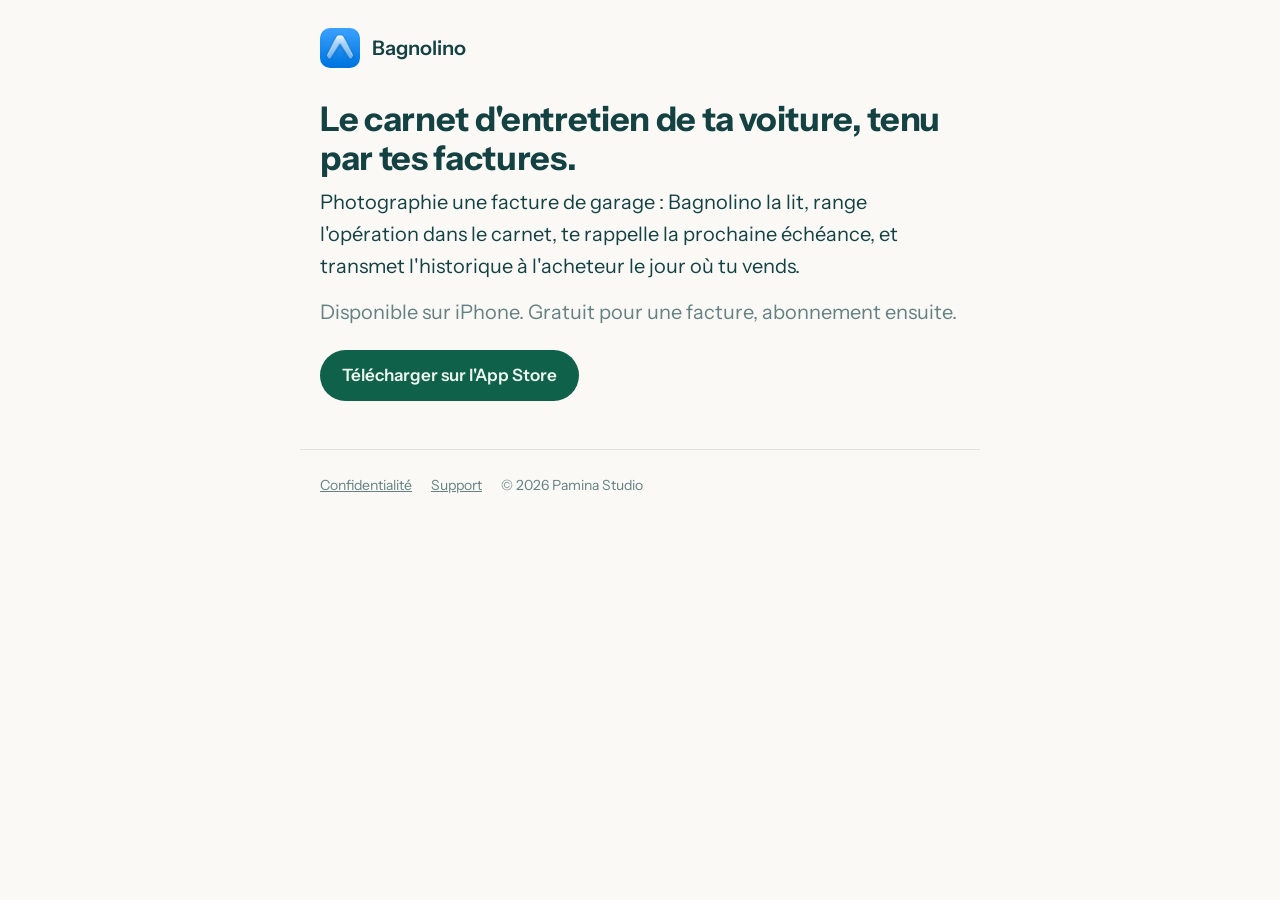
==== index.html @ 9523bfd0 "Site public : accueil, politique de confidentialité, support Co-Authored-By: Claude Fable 5.1 <norep" ====
<!doctype html>
<html lang="fr">
<head>
  <meta charset="utf-8">
  <meta name="viewport" content="width=device-width, initial-scale=1">
  <title>Bagnolino — le carnet d'entretien de ta voiture</title>
  <meta name="description" content="Bagnolino lit tes factures de garage et tient le carnet d'entretien de ta voiture. Historique prouvé, rappels, transmission à l'acheteur.">
  <link rel="icon" href="/favicon.png">
  <link rel="apple-touch-icon" href="/apple-touch-icon.png">
  <link rel="preconnect" href="https://fonts.googleapis.com">
  <link href="https://fonts.googleapis.com/css2?family=Instrument+Sans:wght@400;500;600&display=swap" rel="stylesheet">
  <link rel="stylesheet" href="/style.css">
</head>
<body>
  <header>
    <img src="/apple-touch-icon.png" alt="">
    <a href="/">Bagnolino</a>
  </header>
  <main class="hero">
    <h1>Le carnet d'entretien de ta voiture, tenu par tes factures.</h1>
    <p>Photographie une facture de garage : Bagnolino la lit, range l'opération dans le carnet, te rappelle la prochaine échéance, et transmet l'historique à l'acheteur le jour où tu vends.</p>
    <p class="muted">Disponible sur iPhone. Gratuit pour une facture, abonnement ensuite.</p>
    <!-- Remplacer par l'URL App Store dès que l'app a son identifiant. -->
    <a class="store" href="https://apps.apple.com/fr/app/bagnolino/id0000000000">Télécharger sur l'App Store</a>
  </main>
  <footer>
    <a href="/confidentialite/">Confidentialité</a>
    <a href="/support/">Support</a>
    <span>© 2026 Pamina Studio</span>
  </footer>
</body>
</html>
---- style.css ----
:root {
  --canvas: #faf9f6; --surface: #ffffff; --text: #144243; --text-2: #144243a6;
  --border: #1442431f; --brand: #0f6249; --brand-soft: #dcebdf; --terre: #ac4029;
}
* { box-sizing: border-box; }
html { -webkit-text-size-adjust: 100%; }
body {
  margin: 0; background: var(--canvas); color: var(--text);
  font: 17px/1.6 "Instrument Sans", -apple-system, "Segoe UI", sans-serif;
}
header, main, footer { max-width: 680px; margin: 0 auto; padding: 0 20px; }
header { display: flex; align-items: center; gap: 12px; padding-top: 28px; }
header img { width: 40px; height: 40px; border-radius: 10px; }
header a { color: inherit; text-decoration: none; font-weight: 600; font-size: 20px; }
main { padding-top: 32px; padding-bottom: 48px; }
h1 { font-size: 34px; line-height: 1.15; margin: 0 0 8px; letter-spacing: -0.01em; }
h2 { font-size: 22px; margin: 40px 0 12px; }
p, li { margin: 0 0 14px; }
a { color: var(--brand); }
.muted { color: var(--text-2); }
.note {
  background: var(--brand-soft); border-radius: 12px; padding: 14px 18px; margin: 20px 0;
}
.attention { border-left: 4px solid var(--terre); padding-left: 16px; }
table { border-collapse: collapse; width: 100%; margin: 16px 0; font-size: 15px; }
th, td { text-align: left; vertical-align: top; padding: 10px 8px; border-bottom: 1px solid var(--border); }
th { color: var(--text-2); font-weight: 500; }
ul { padding-left: 22px; }
footer { padding: 24px 20px 48px; border-top: 1px solid var(--border); font-size: 14px; color: var(--text-2); }
footer a { color: inherit; margin-right: 16px; }
.hero p { font-size: 20px; }
.store { display: inline-block; margin-top: 8px; padding: 12px 22px; border-radius: 999px;
  background: var(--brand); color: #eef6ef; text-decoration: none; font-weight: 600; }
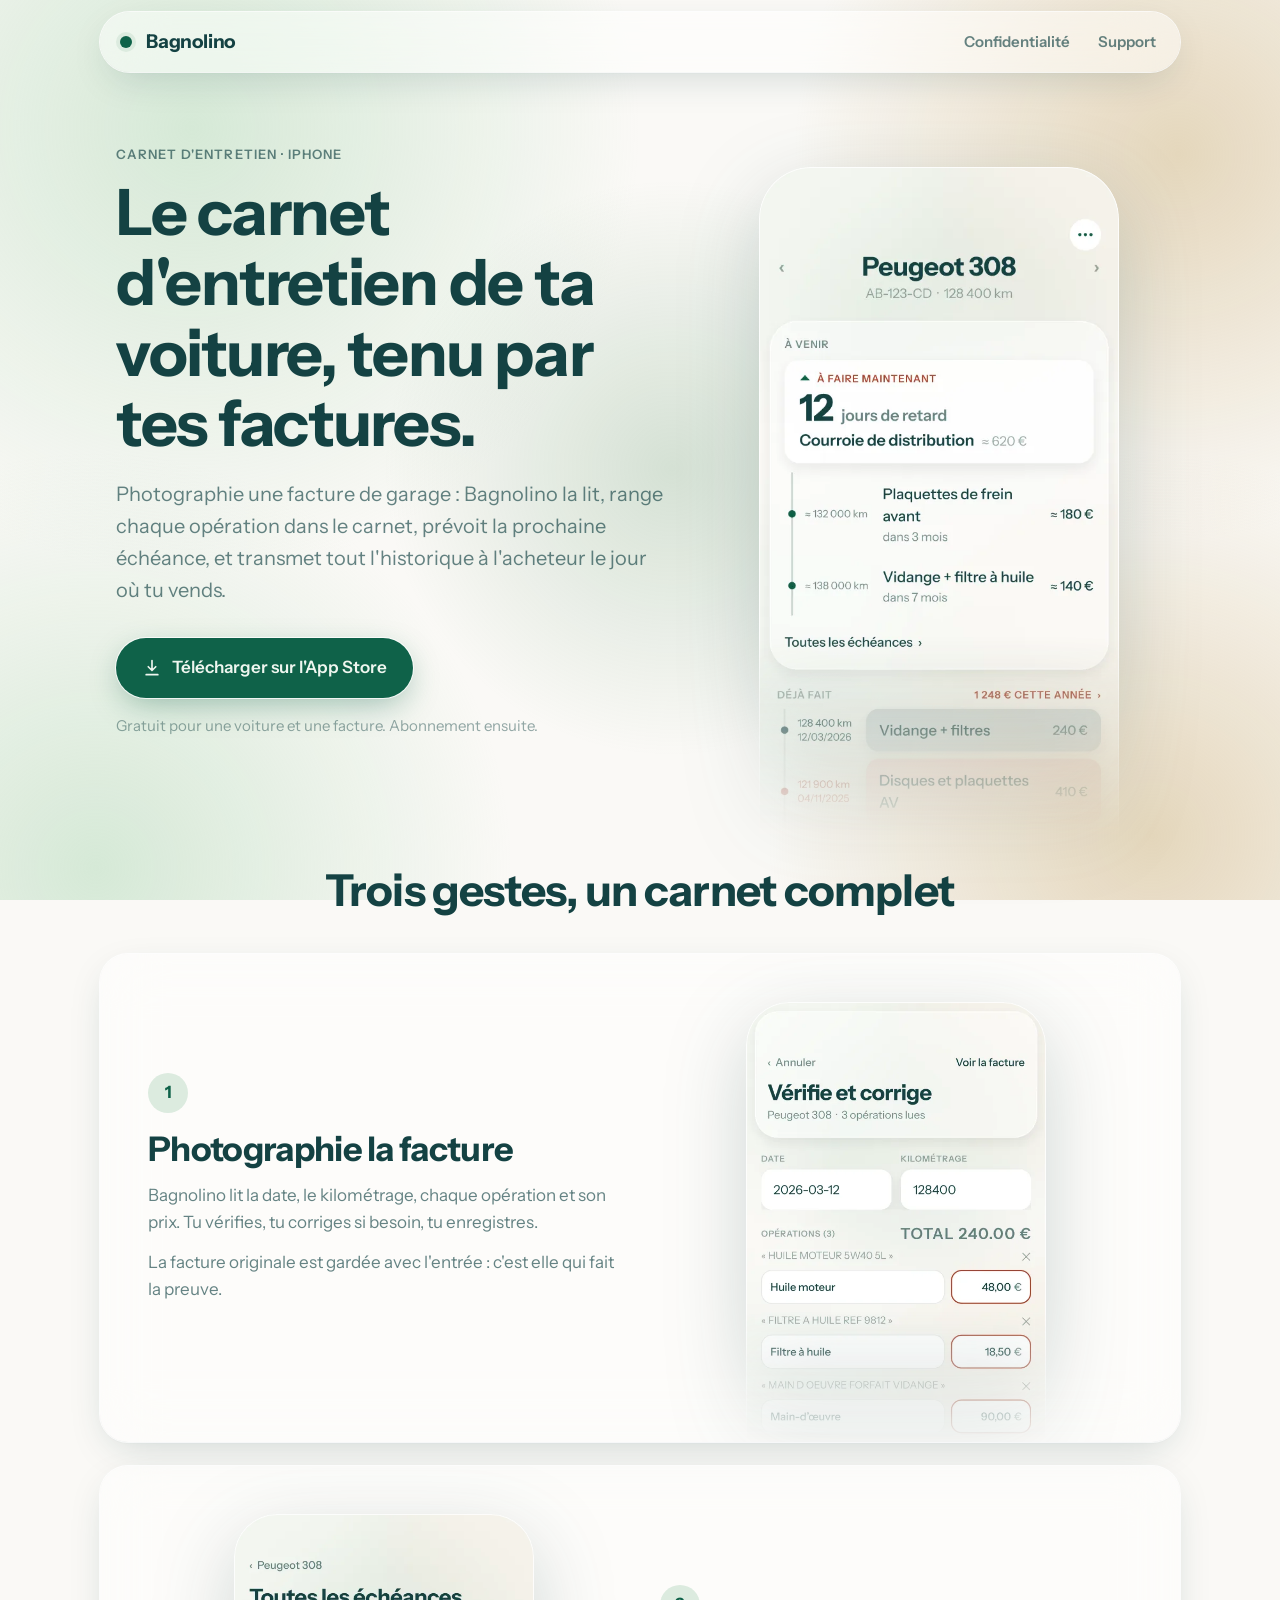
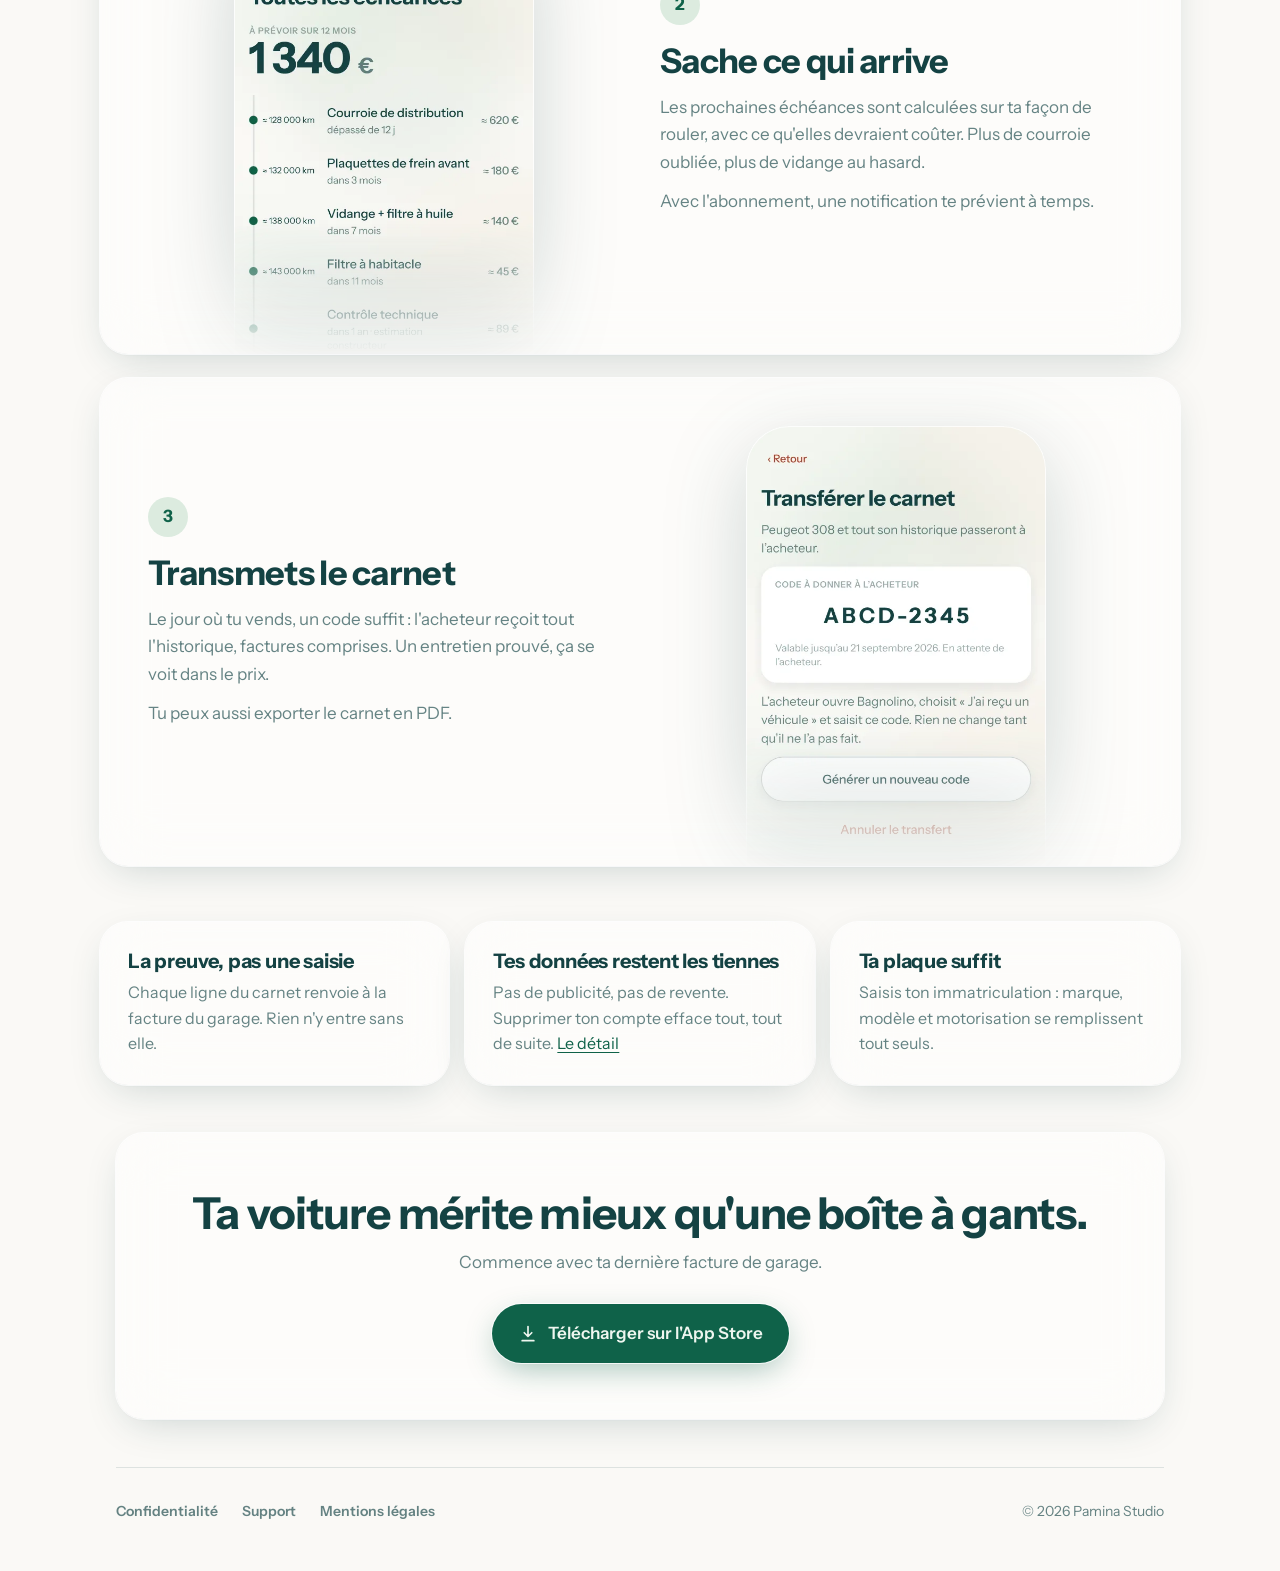
==== commit 22768627: "Le site prend la DA de l'app : verre, forêt & terre Fond crème et taches floues, panneaux en verre, " ====
--- a/index.html
+++ b/index.html
@@ -4,28 +4,119 @@
   <meta charset="utf-8">
   <meta name="viewport" content="width=device-width, initial-scale=1">
   <title>Bagnolino — le carnet d'entretien de ta voiture</title>
-  <meta name="description" content="Bagnolino lit tes factures de garage et tient le carnet d'entretien de ta voiture. Historique prouvé, rappels, transmission à l'acheteur.">
-  <link rel="icon" href="/favicon.png">
+  <meta name="description" content="Bagnolino lit tes factures de garage et tient le carnet d'entretien de ta voiture. Historique prouvé, prochaines échéances, transmission à l'acheteur.">
+  <meta name="theme-color" content="#faf9f6">
+  <meta property="og:type" content="website">
+  <meta property="og:url" content="https://bagnolino.fr/">
+  <meta property="og:title" content="Bagnolino — le carnet d'entretien de ta voiture">
+  <meta property="og:description" content="Photographie une facture de garage : Bagnolino tient le carnet, prévoit la suite et le transmet à l'acheteur le jour où tu vends.">
+  <meta property="og:image" content="https://bagnolino.fr/img/og.jpg">
+  <meta name="twitter:card" content="summary_large_image">
+  <link rel="icon" href="/favicon.svg" type="image/svg+xml">
+  <link rel="icon" href="/favicon.png" sizes="64x64">
   <link rel="apple-touch-icon" href="/apple-touch-icon.png">
-  <link rel="preconnect" href="https://fonts.googleapis.com">
-  <link href="https://fonts.googleapis.com/css2?family=Instrument+Sans:wght@400;500;600&display=swap" rel="stylesheet">
+  <link rel="preload" href="/fonts/instrument-sans-700.woff2" as="font" type="font/woff2" crossorigin>
   <link rel="stylesheet" href="/style.css">
 </head>
 <body>
-  <header>
-    <img src="/apple-touch-icon.png" alt="">
-    <a href="/">Bagnolino</a>
+  <div class="taches" aria-hidden="true"><i></i><i></i><i></i><i></i><i></i></div>
+  <header class="entete verre">
+    <a class="marque" href="/"><i aria-hidden="true"></i>Bagnolino</a>
+    <nav aria-label="Principale">
+      <a href="/confidentialite/">Confidentialité</a>
+      <a href="/support/">Support</a>
+    </nav>
   </header>
-  <main class="hero">
-    <h1>Le carnet d'entretien de ta voiture, tenu par tes factures.</h1>
-    <p>Photographie une facture de garage : Bagnolino la lit, range l'opération dans le carnet, te rappelle la prochaine échéance, et transmet l'historique à l'acheteur le jour où tu vends.</p>
-    <p class="muted">Disponible sur iPhone. Gratuit pour une facture, abonnement ensuite.</p>
-    <!-- Remplacer par l'URL App Store dès que l'app a son identifiant. -->
-    <a class="store" href="https://apps.apple.com/fr/app/bagnolino/id0000000000">Télécharger sur l'App Store</a>
+
+  <main>
+    <section class="hero large">
+      <div class="accroche">
+        <p class="surtitre">Carnet d'entretien · iPhone</p>
+        <h1>Le carnet d'entretien de ta voiture, tenu par tes factures.</h1>
+        <p class="chapo">Photographie une facture de garage : Bagnolino la lit, range chaque opération dans le carnet, prévoit la prochaine échéance, et transmet tout l'historique à l'acheteur le jour où tu vends.</p>
+        <!-- Remplacer id0000000000 par l'Apple ID de l'app (App Store Connect → Informations sur l'app). -->
+        <a class="bouton" href="https://apps.apple.com/fr/app/bagnolino/id0000000000">
+          <svg viewBox="0 0 24 24" fill="none" stroke="currentColor" stroke-width="2" stroke-linecap="round" stroke-linejoin="round" aria-hidden="true"><path d="M12 3v12m0 0-4.5-4.5M12 15l4.5-4.5M5 20h14"/></svg>
+          Télécharger sur l'App Store
+        </a>
+        <p class="mention">Gratuit pour une voiture et une facture. Abonnement ensuite.</p>
+      </div>
+      <div class="ecran">
+        <img src="/img/accueil.webp" width="564" height="1044" alt="L'écran d'accueil de Bagnolino : une Peugeot 308, la courroie de distribution à faire maintenant, les prochaines échéances et les factures déjà enregistrées.">
+      </div>
+    </section>
+
+    <section class="temps large" aria-labelledby="temps">
+      <h2 id="temps">Trois gestes, un carnet complet</h2>
+
+      <article class="etape verre">
+        <div class="texte">
+          <span class="numero" aria-hidden="true">1</span>
+          <h3>Photographie la facture</h3>
+          <p>Bagnolino lit la date, le kilométrage, chaque opération et son prix. Tu vérifies, tu corriges si besoin, tu enregistres.</p>
+          <p>La facture originale est gardée avec l'entrée : c'est elle qui fait la preuve.</p>
+        </div>
+        <div class="ecran">
+          <img src="/img/scan.webp" width="564" height="1044" loading="lazy" alt="L'écran de vérification d'une facture scannée : date, kilométrage et trois opérations reconnues, avec leur prix.">
+        </div>
+      </article>
+
+      <article class="etape verre">
+        <div class="texte">
+          <span class="numero" aria-hidden="true">2</span>
+          <h3>Sache ce qui arrive</h3>
+          <p>Les prochaines échéances sont calculées sur ta façon de rouler, avec ce qu'elles devraient coûter. Plus de courroie oubliée, plus de vidange au hasard.</p>
+          <p>Avec l'abonnement, une notification te prévient à temps.</p>
+        </div>
+        <div class="ecran">
+          <img src="/img/echeances.webp" width="564" height="1044" loading="lazy" alt="La liste de toutes les échéances : 1 340 € à prévoir sur douze mois, de la courroie de distribution au liquide de refroidissement.">
+        </div>
+      </article>
+
+      <article class="etape verre">
+        <div class="texte">
+          <span class="numero" aria-hidden="true">3</span>
+          <h3>Transmets le carnet</h3>
+          <p>Le jour où tu vends, un code suffit : l'acheteur reçoit tout l'historique, factures comprises. Un entretien prouvé, ça se voit dans le prix.</p>
+          <p>Tu peux aussi exporter le carnet en PDF.</p>
+        </div>
+        <div class="ecran">
+          <img src="/img/transfert.webp" width="564" height="1044" loading="lazy" alt="L'écran de transfert du carnet : un code à donner à l'acheteur, valable quelques jours.">
+        </div>
+      </article>
+    </section>
+
+    <section class="bandeau large" aria-label="Nos engagements">
+      <div class="verre">
+        <h3>La preuve, pas une saisie</h3>
+        <p>Chaque ligne du carnet renvoie à la facture du garage. Rien n'y entre sans elle.</p>
+      </div>
+      <div class="verre">
+        <h3>Tes données restent les tiennes</h3>
+        <p>Pas de publicité, pas de revente. Supprimer ton compte efface tout, tout de suite. <a href="/confidentialite/">Le détail</a></p>
+      </div>
+      <div class="verre">
+        <h3>Ta plaque suffit</h3>
+        <p>Saisis ton immatriculation : marque, modèle et motorisation se remplissent tout seuls.</p>
+      </div>
+    </section>
+
+    <section class="large">
+      <div class="final verre">
+        <h2>Ta voiture mérite mieux qu'une boîte à gants.</h2>
+        <p>Commence avec ta dernière facture de garage.</p>
+        <a class="bouton" href="https://apps.apple.com/fr/app/bagnolino/id0000000000">
+          <svg viewBox="0 0 24 24" fill="none" stroke="currentColor" stroke-width="2" stroke-linecap="round" stroke-linejoin="round" aria-hidden="true"><path d="M12 3v12m0 0-4.5-4.5M12 15l4.5-4.5M5 20h14"/></svg>
+          Télécharger sur l'App Store
+        </a>
+      </div>
+    </section>
   </main>
-  <footer>
+
+  <footer class="pied">
     <a href="/confidentialite/">Confidentialité</a>
     <a href="/support/">Support</a>
+    <a href="/mentions-legales/">Mentions légales</a>
     <span>© 2026 Pamina Studio</span>
   </footer>
 </body>
--- a/style.css
+++ b/style.css
@@ -1,33 +1,213 @@
+/* DA « verre, forêt & terre » de l'app (apps/mobile/src/theme/tokens.ts, mode clair).
+   Le site est en clair seulement, comme l'app (ADR 0001 du dépôt Bagnolino). */
+
+@font-face { font-family: "Instrument Sans"; font-weight: 400; font-display: swap; src: url(/fonts/instrument-sans-400.woff2) format("woff2"); }
+@font-face { font-family: "Instrument Sans"; font-weight: 600; font-display: swap; src: url(/fonts/instrument-sans-600.woff2) format("woff2"); }
+@font-face { font-family: "Instrument Sans"; font-weight: 700; font-display: swap; src: url(/fonts/instrument-sans-700.woff2) format("woff2"); }
+
 :root {
-  --canvas: #faf9f6; --surface: #ffffff; --text: #144243; --text-2: #144243a6;
-  --border: #1442431f; --brand: #0f6249; --brand-soft: #dcebdf; --terre: #ac4029;
-}
+  color-scheme: light;
+  --canvas: #faf9f6; --surface: #ffffff; --sunken: #eef1ec;
+  --text: #144243; --text-2: #144243a6; --text-3: #14424373;
+  --border: #1442431f; --rail: #14424326;
+  --brand: #0f6249; --brand-soft: #dcebdf; --terre: #ac4029; --on-brand: #eef6ef;
+  --verre: #ffffff80; --filet: #ffffffcc;
+  --ombre: 0 1px 2px #1442430f, 0 12px 40px -12px #14424338;
+  --rayon: 28px;
+}
+
 * { box-sizing: border-box; }
-html { -webkit-text-size-adjust: 100%; }
+html { -webkit-text-size-adjust: 100%; scroll-behavior: smooth; scroll-padding-top: 96px; }
 body {
-  margin: 0; background: var(--canvas); color: var(--text);
+  margin: 0; min-height: 100vh; background: var(--canvas); color: var(--text);
   font: 17px/1.6 "Instrument Sans", -apple-system, "Segoe UI", sans-serif;
-}
-header, main, footer { max-width: 680px; margin: 0 auto; padding: 0 20px; }
-header { display: flex; align-items: center; gap: 12px; padding-top: 28px; }
-header img { width: 40px; height: 40px; border-radius: 10px; }
-header a { color: inherit; text-decoration: none; font-weight: 600; font-size: 20px; }
-main { padding-top: 32px; padding-bottom: 48px; }
-h1 { font-size: 34px; line-height: 1.15; margin: 0 0 8px; letter-spacing: -0.01em; }
-h2 { font-size: 22px; margin: 40px 0 12px; }
-p, li { margin: 0 0 14px; }
-a { color: var(--brand); }
+  -webkit-font-smoothing: antialiased; overflow-x: hidden;
+}
+img { max-width: 100%; height: auto; display: block; }
+a { color: var(--brand); text-underline-offset: 3px; }
+a:hover { text-decoration-thickness: 2px; }
+:focus-visible { outline: 3px solid var(--brand); outline-offset: 3px; border-radius: 6px; }
+strong { font-weight: 600; }
+
+/* ── Le fond : du crème et des taches floues qui dérivent (FondTaches de l'app) ── */
+.taches { position: fixed; inset: 0; z-index: -1; overflow: hidden; pointer-events: none; }
+.taches i {
+  position: absolute; width: var(--d); aspect-ratio: 1; border-radius: 50%;
+  background: radial-gradient(closest-side, var(--c) 0%, transparent 100%);
+  opacity: .5; animation: derive var(--t) ease-in-out infinite alternate;
+}
+.taches i:nth-child(1) { --c: #b2d9b8; --d: 70vmax; left: -20vmax; top: -25vmax; --t: 26s; }
+.taches i:nth-child(2) { --c: #d0b583; --d: 60vmax; right: -22vmax; top: -18vmax; --t: 31s; animation-delay: -8s; }
+.taches i:nth-child(3) { --c: #76a57f; --d: 45vmax; left: 30vw; top: 20vh; --t: 23s; animation-delay: -4s; opacity: .28; }
+.taches i:nth-child(4) { --c: #b2d9b8; --d: 65vmax; left: -25vmax; bottom: -30vmax; --t: 29s; animation-delay: -12s; }
+.taches i:nth-child(5) { --c: #d0b583; --d: 60vmax; right: -20vmax; bottom: -25vmax; --t: 34s; animation-delay: -3s; }
+@keyframes derive {
+  from { transform: translate(0, 0); }
+  to { transform: translate(6vmax, 4vmax); }
+}
+@media (prefers-reduced-motion: reduce) {
+  .taches i { animation: none; }
+  html { scroll-behavior: auto; }
+}
+
+/* ── Le verre ── */
+.verre {
+  background: var(--verre);
+  -webkit-backdrop-filter: blur(30px) saturate(1.3); backdrop-filter: blur(30px) saturate(1.3);
+  box-shadow: 0 0 0 1px var(--filet), var(--ombre);
+  border-radius: var(--rayon);
+}
+
+/* ── En-tête ── */
+.entete {
+  position: sticky; top: 12px; z-index: 10;
+  max-width: 1080px; margin: 12px auto 0; width: calc(100% - 32px);
+  display: flex; align-items: center; gap: 16px; padding: 10px 12px 10px 14px;
+  border-radius: 999px;
+}
+.marque { display: flex; align-items: center; gap: 10px; color: inherit; text-decoration: none; font-weight: 700; font-size: 19px; letter-spacing: -.01em; }
+.marque i { width: 12px; height: 12px; border-radius: 50%; background: var(--brand); box-shadow: 0 0 0 4px var(--brand-soft); margin: 0 4px 0 6px; }
+.entete nav { margin-left: auto; display: flex; gap: 4px; align-items: center; }
+.entete nav a { color: var(--text-2); text-decoration: none; font-size: 15px; font-weight: 600; padding: 8px 12px; border-radius: 999px; }
+.entete nav a:hover, .entete nav a[aria-current] { color: var(--text); background: #ffffff99; }
+
+/* ── Boutons ── */
+.bouton {
+  display: inline-flex; align-items: center; gap: 10px; padding: 16px 26px; border-radius: 999px;
+  background: var(--brand); color: var(--on-brand); text-decoration: none; font-weight: 600; font-size: 17px;
+  box-shadow: 0 0 0 1px #ffffffc4, 0 10px 32px -6px #0f624966;
+  transition: transform .15s ease, box-shadow .15s ease;
+}
+.bouton:hover { transform: translateY(-1px); box-shadow: 0 0 0 1px #ffffffc4, 0 14px 40px -6px #0f624980; }
+.bouton svg { width: 20px; height: 20px; flex: none; }
+
+/* ── Conteneurs ── */
+.large { max-width: 1080px; margin: 0 auto; padding: 0 16px; }
+.etroit { max-width: 760px; margin: 0 auto; padding: 0 16px; }
+
+.surtitre { font-size: 13px; font-weight: 600; letter-spacing: .08em; text-transform: uppercase; color: var(--text-2); margin: 0 0 12px; }
+h1, h2, h3 { letter-spacing: -.02em; line-height: 1.1; font-weight: 700; }
+h1 { font-size: clamp(38px, 6vw, 64px); margin: 0 0 20px; }
 .muted { color: var(--text-2); }
-.note {
-  background: var(--brand-soft); border-radius: 12px; padding: 14px 18px; margin: 20px 0;
-}
-.attention { border-left: 4px solid var(--terre); padding-left: 16px; }
-table { border-collapse: collapse; width: 100%; margin: 16px 0; font-size: 15px; }
-th, td { text-align: left; vertical-align: top; padding: 10px 8px; border-bottom: 1px solid var(--border); }
-th { color: var(--text-2); font-weight: 500; }
-ul { padding-left: 22px; }
-footer { padding: 24px 20px 48px; border-top: 1px solid var(--border); font-size: 14px; color: var(--text-2); }
-footer a { color: inherit; margin-right: 16px; }
-.hero p { font-size: 20px; }
-.store { display: inline-block; margin-top: 8px; padding: 12px 22px; border-radius: 999px;
-  background: var(--brand); color: #eef6ef; text-decoration: none; font-weight: 600; }
+
+/* ── Accueil : le hero ── */
+.hero { display: grid; grid-template-columns: 1.1fr .9fr; gap: 48px; align-items: end; padding-top: 72px; }
+.hero .accroche { padding-bottom: 96px; }
+.hero .chapo { font-size: 20px; color: var(--text-2); max-width: 30em; margin: 0 0 32px; }
+.hero .mention { font-size: 15px; color: var(--text-3); margin: 16px 0 0; }
+
+/* L'écran de l'app, coupé en bas comme sur les captures App Store.
+   L'ombre est portée par le conteneur : le masque de l'image la couperait. */
+.ecran { margin: 0 auto; width: min(100%, 360px); filter: drop-shadow(0 24px 40px #14424333); }
+.ecran img {
+  width: 100%; height: var(--h, auto); object-fit: cover; object-position: top;
+  border-radius: 14.4% 14.4% 0 0 / var(--rv, 7.8%) var(--rv, 7.8%) 0 0;
+  outline: 1px solid var(--filet); outline-offset: -1px;
+  -webkit-mask-image: linear-gradient(to bottom, #000 70%, transparent);
+  mask-image: linear-gradient(to bottom, #000 70%, transparent);
+}
+
+/* ── Accueil : les trois temps ── */
+.temps { display: grid; gap: 24px; padding: 32px 0 48px; }
+.temps > h2 { font-size: clamp(30px, 4vw, 44px); margin: 0 0 16px; text-align: center; }
+.etape {
+  display: grid; grid-template-columns: 1fr 1fr; gap: 40px; align-items: end;
+  padding: 48px 48px 0; overflow: hidden;
+}
+.etape:nth-of-type(even) .texte { order: 2; }
+.etape .texte { padding-bottom: 56px; align-self: center; }
+.etape .numero {
+  display: inline-grid; place-items: center; width: 40px; height: 40px; border-radius: 50%;
+  background: var(--brand-soft); color: var(--brand); font-weight: 700; margin-bottom: 18px;
+}
+.etape h3 { font-size: clamp(26px, 3vw, 34px); margin: 0 0 14px; }
+.etape p { color: var(--text-2); margin: 0 0 12px; }
+.etape .ecran { width: min(100%, 300px); }
+.etape .ecran img { --h: 440px; --rv: 43px; }
+
+/* ── Accueil : la promesse sur les données, et l'appel final ── */
+.bandeau { display: grid; grid-template-columns: repeat(3, 1fr); gap: 16px; padding: 8px 0 48px; }
+.bandeau div { padding: 28px; }
+.bandeau h3 { font-size: 20px; margin: 0 0 8px; letter-spacing: -.01em; }
+.bandeau p { margin: 0; color: var(--text-2); font-size: 16px; }
+.final { text-align: center; padding: 56px 24px; margin-bottom: 48px; }
+.final h2 { font-size: clamp(30px, 4vw, 44px); margin: 0 0 12px; }
+.final p { color: var(--text-2); margin: 0 0 28px; }
+
+/* ── Pages de texte (confidentialité, support, mentions) ── */
+.page { padding-top: 56px; padding-bottom: 48px; }
+.page h1 { font-size: clamp(34px, 5vw, 52px); margin-bottom: 10px; }
+.page .date { color: var(--text-3); font-size: 15px; margin: 0 0 32px; }
+.feuille { padding: 40px 48px; }
+.feuille > :first-child { margin-top: 0; }
+.feuille > :last-child { margin-bottom: 0; }
+.feuille h2 { font-size: 24px; margin: 44px 0 14px; letter-spacing: -.01em; }
+.feuille p, .feuille li { margin: 0 0 14px; }
+.feuille ul { padding-left: 22px; }
+.intro { font-size: 19px; color: var(--text-2); margin: 0 0 28px; }
+
+.sommaire { padding: 20px 28px; margin: 0 0 24px; }
+.sommaire p { margin: 0 0 8px; }
+.sommaire ol { margin: 0; padding-left: 0; list-style: none; columns: 2; column-gap: 32px; }
+.sommaire li { margin: 0 0 6px; break-inside: avoid; }
+.sommaire a { text-decoration: none; font-weight: 600; font-size: 15px; }
+.sommaire a:hover { text-decoration: underline; }
+
+.note { background: var(--brand-soft); border-radius: 18px; padding: 18px 22px; margin: 24px 0; }
+.note > :last-child { margin-bottom: 0; }
+.attention { background: #ac40290f; box-shadow: inset 4px 0 0 var(--terre); }
+
+.tableau { overflow-x: auto; margin: 16px 0 20px; }
+table { border-collapse: collapse; width: 100%; font-size: 15px; min-width: 520px; }
+th, td { text-align: left; vertical-align: top; padding: 12px 10px; border-bottom: 1px solid var(--border); }
+th { color: var(--text-3); font-weight: 600; font-size: 13px; letter-spacing: .06em; text-transform: uppercase; }
+
+/* Ce qui reste à remplir : visible exprès, à retirer une fois rempli. */
+.a-remplir { background: #f5ecd6; color: #86662b; border-radius: 6px; padding: 1px 6px; font-weight: 600; }
+
+/* Support */
+.contact { display: flex; flex-wrap: wrap; align-items: center; justify-content: space-between; gap: 16px; padding: 28px 32px; margin-bottom: 40px; }
+.contact p { margin: 0; }
+.contact .titre { font-weight: 700; font-size: 20px; }
+.contact .muted { flex-basis: 100%; font-size: 15px; }
+.faq h2 { font-size: 24px; margin: 0 0 16px; }
+.faq details { margin-bottom: 12px; border-radius: 20px; }
+.faq summary { cursor: pointer; list-style: none; padding: 20px 60px 20px 24px; font-weight: 600; position: relative; }
+.faq summary::-webkit-details-marker { display: none; }
+.faq summary::after {
+  content: "+"; position: absolute; right: 22px; top: 50%; translate: 0 -50%;
+  width: 28px; height: 28px; border-radius: 50%; display: grid; place-items: center;
+  background: var(--brand-soft); color: var(--brand); font-size: 20px; line-height: 1;
+  transition: rotate .2s ease;
+}
+.faq details[open] summary::after { rotate: 45deg; }
+.faq details p { margin: 0; padding: 0 24px 22px; color: var(--text-2); }
+
+/* ── Pied de page ── */
+.pied {
+  max-width: 1048px; margin: 0 auto; padding: 32px 0 48px;
+  display: flex; flex-wrap: wrap; gap: 8px 24px; align-items: center;
+  font-size: 14px; color: var(--text-2); border-top: 1px solid var(--border);
+}
+.pied a { color: inherit; text-decoration: none; font-weight: 600; }
+.pied a:hover { color: var(--text); text-decoration: underline; }
+.pied span { margin-left: auto; }
+
+/* ── Téléphone ── */
+@media (max-width: 820px) {
+  .hero { grid-template-columns: 1fr; gap: 8px; padding-top: 40px; text-align: center; }
+  .hero .accroche { padding-bottom: 24px; }
+  .hero .chapo { margin-left: auto; margin-right: auto; font-size: 18px; }
+  .hero .ecran { width: min(100%, 300px); }
+  .etape { grid-template-columns: 1fr; gap: 24px; padding: 32px 24px 0; text-align: center; }
+  .etape:nth-of-type(even) .texte { order: 0; }
+  .etape .texte { padding-bottom: 0; }
+  .etape .ecran { width: min(100%, 280px); }
+  .etape .ecran img { --h: 380px; --rv: 40px; }
+  .bandeau { grid-template-columns: 1fr; }
+  .feuille { padding: 28px 22px; }
+  .sommaire ol { columns: 1; }
+  .entete nav a { padding: 8px 10px; font-size: 14px; }
+  .pied { margin: 0 16px; }
+  .pied span { margin-left: 0; width: 100%; }
+}
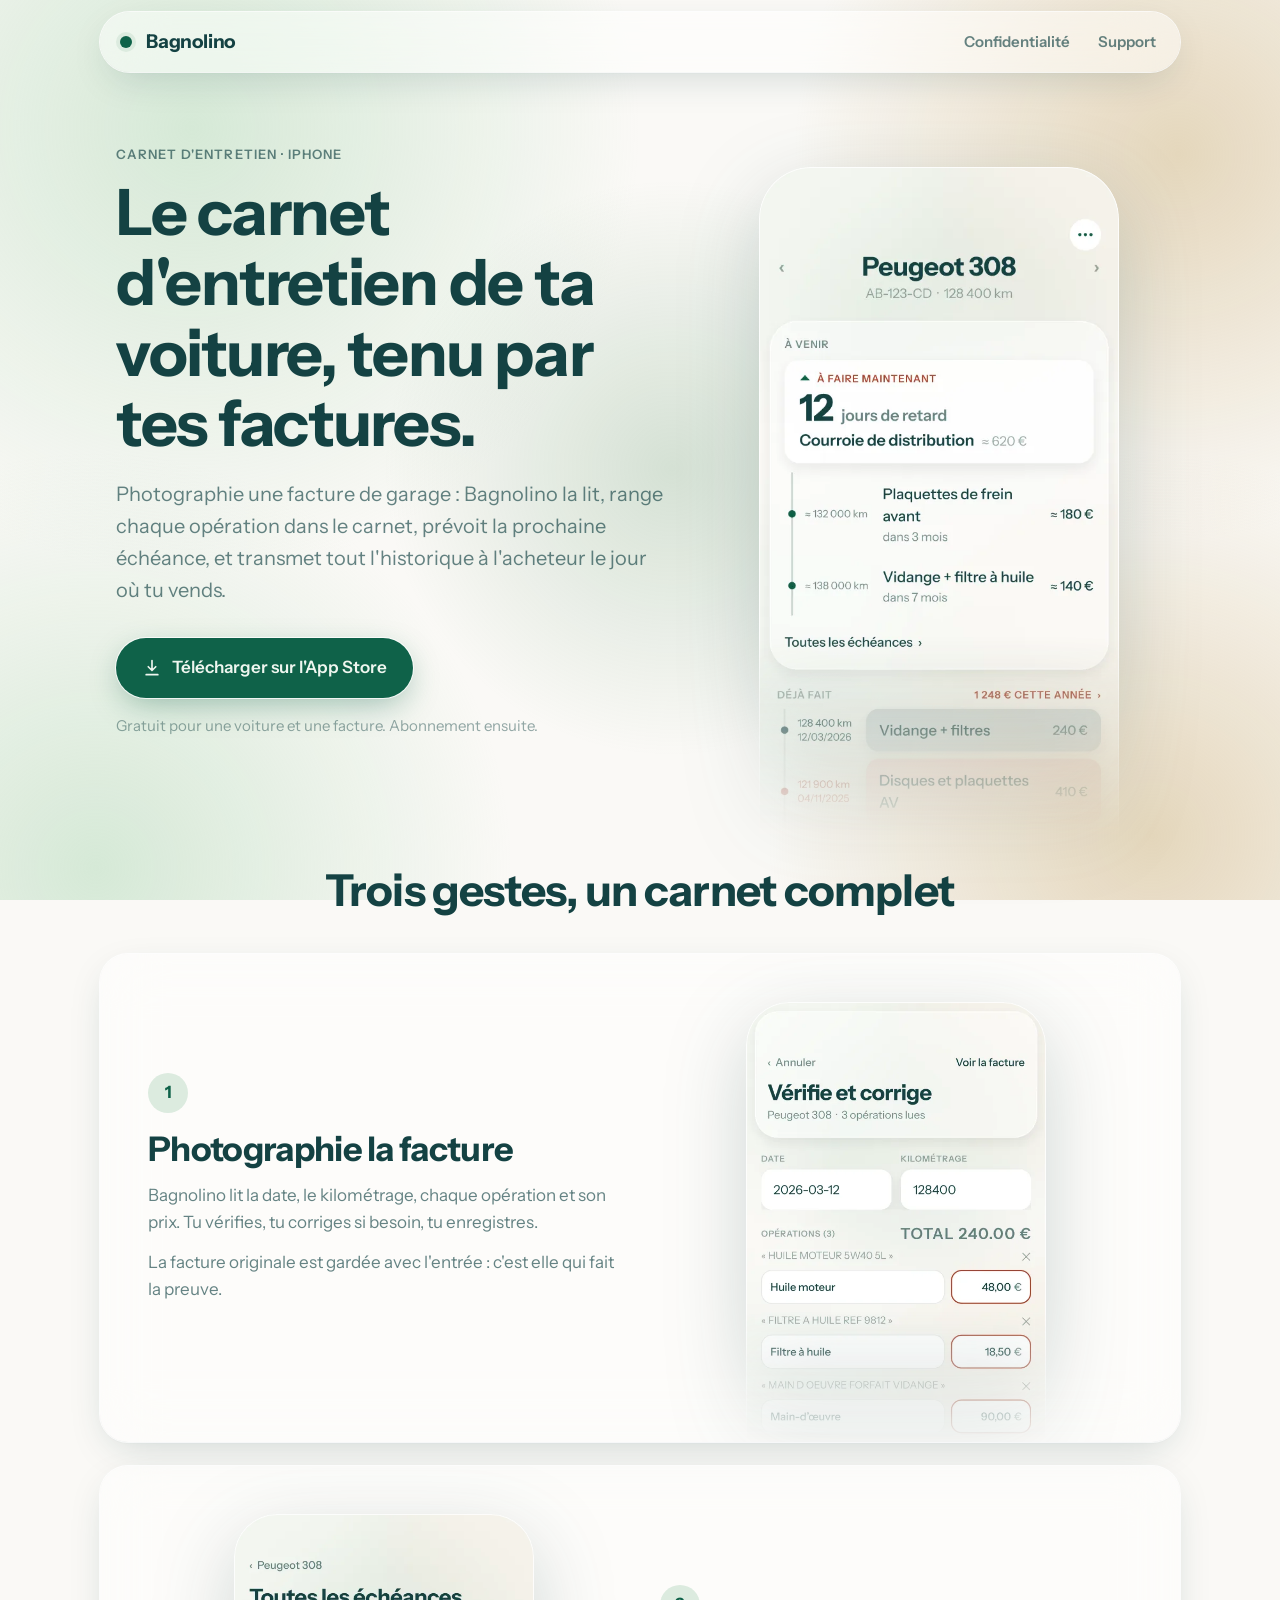
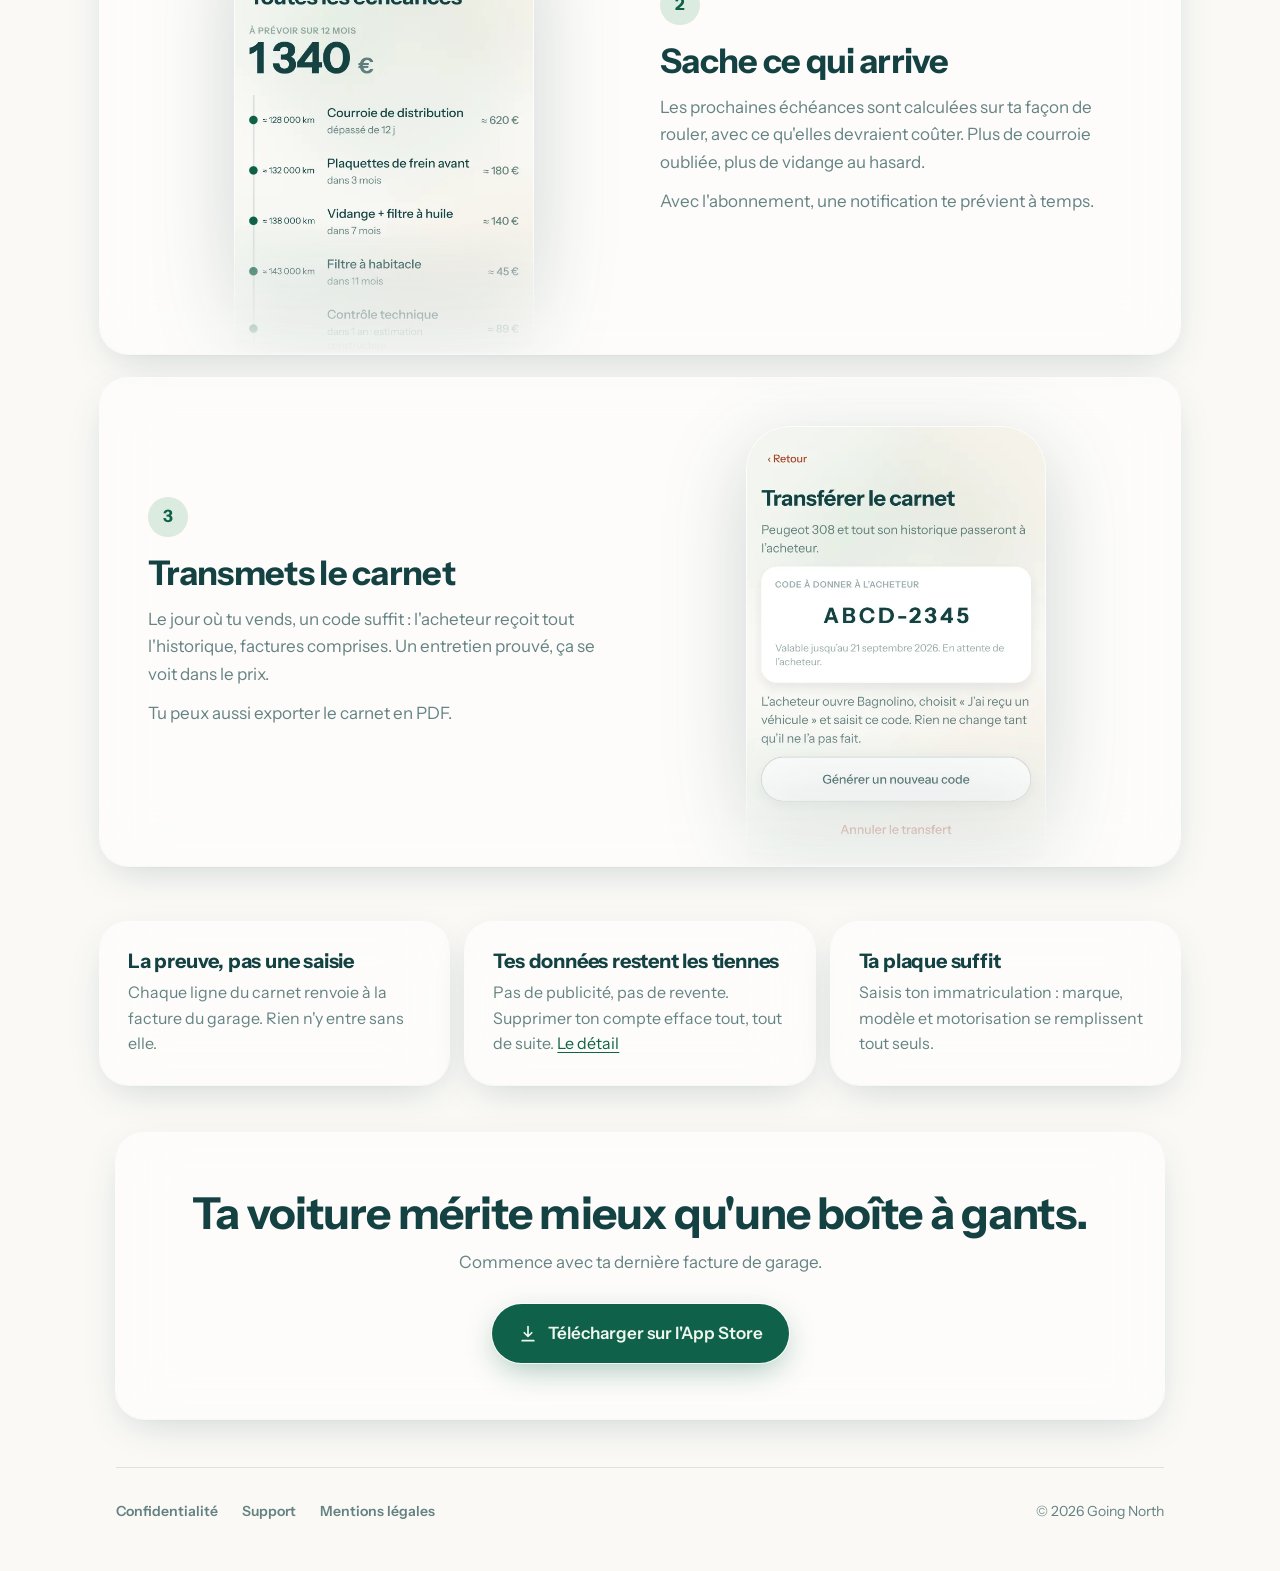
==== commit 05f8266c: "L'éditeur devient Going North, micro-entreprise de Jonathan Toti L'app sera publiée par Going North " ====
--- a/index.html
+++ b/index.html
@@ -117,7 +117,7 @@
     <a href="/confidentialite/">Confidentialité</a>
     <a href="/support/">Support</a>
     <a href="/mentions-legales/">Mentions légales</a>
-    <span>© 2026 Pamina Studio</span>
+    <span>© 2026 Going North</span>
   </footer>
 </body>
 </html>
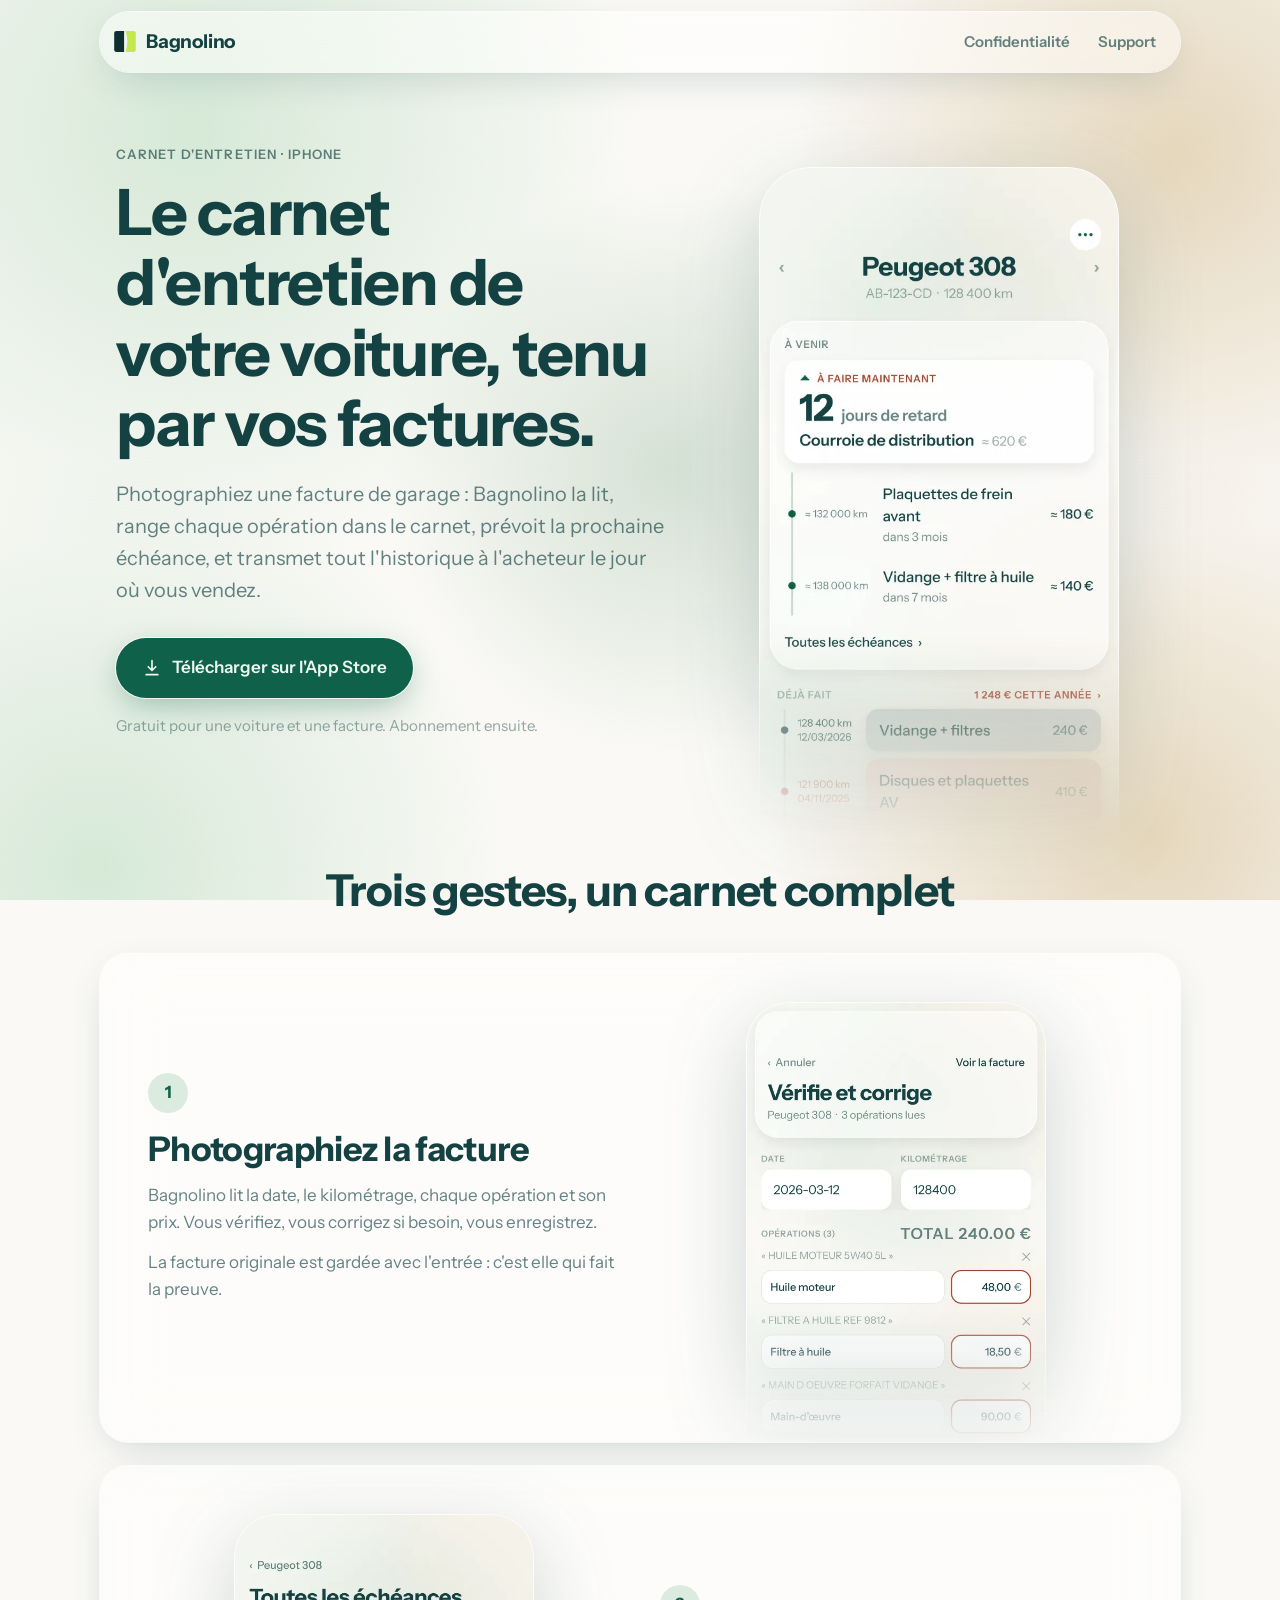
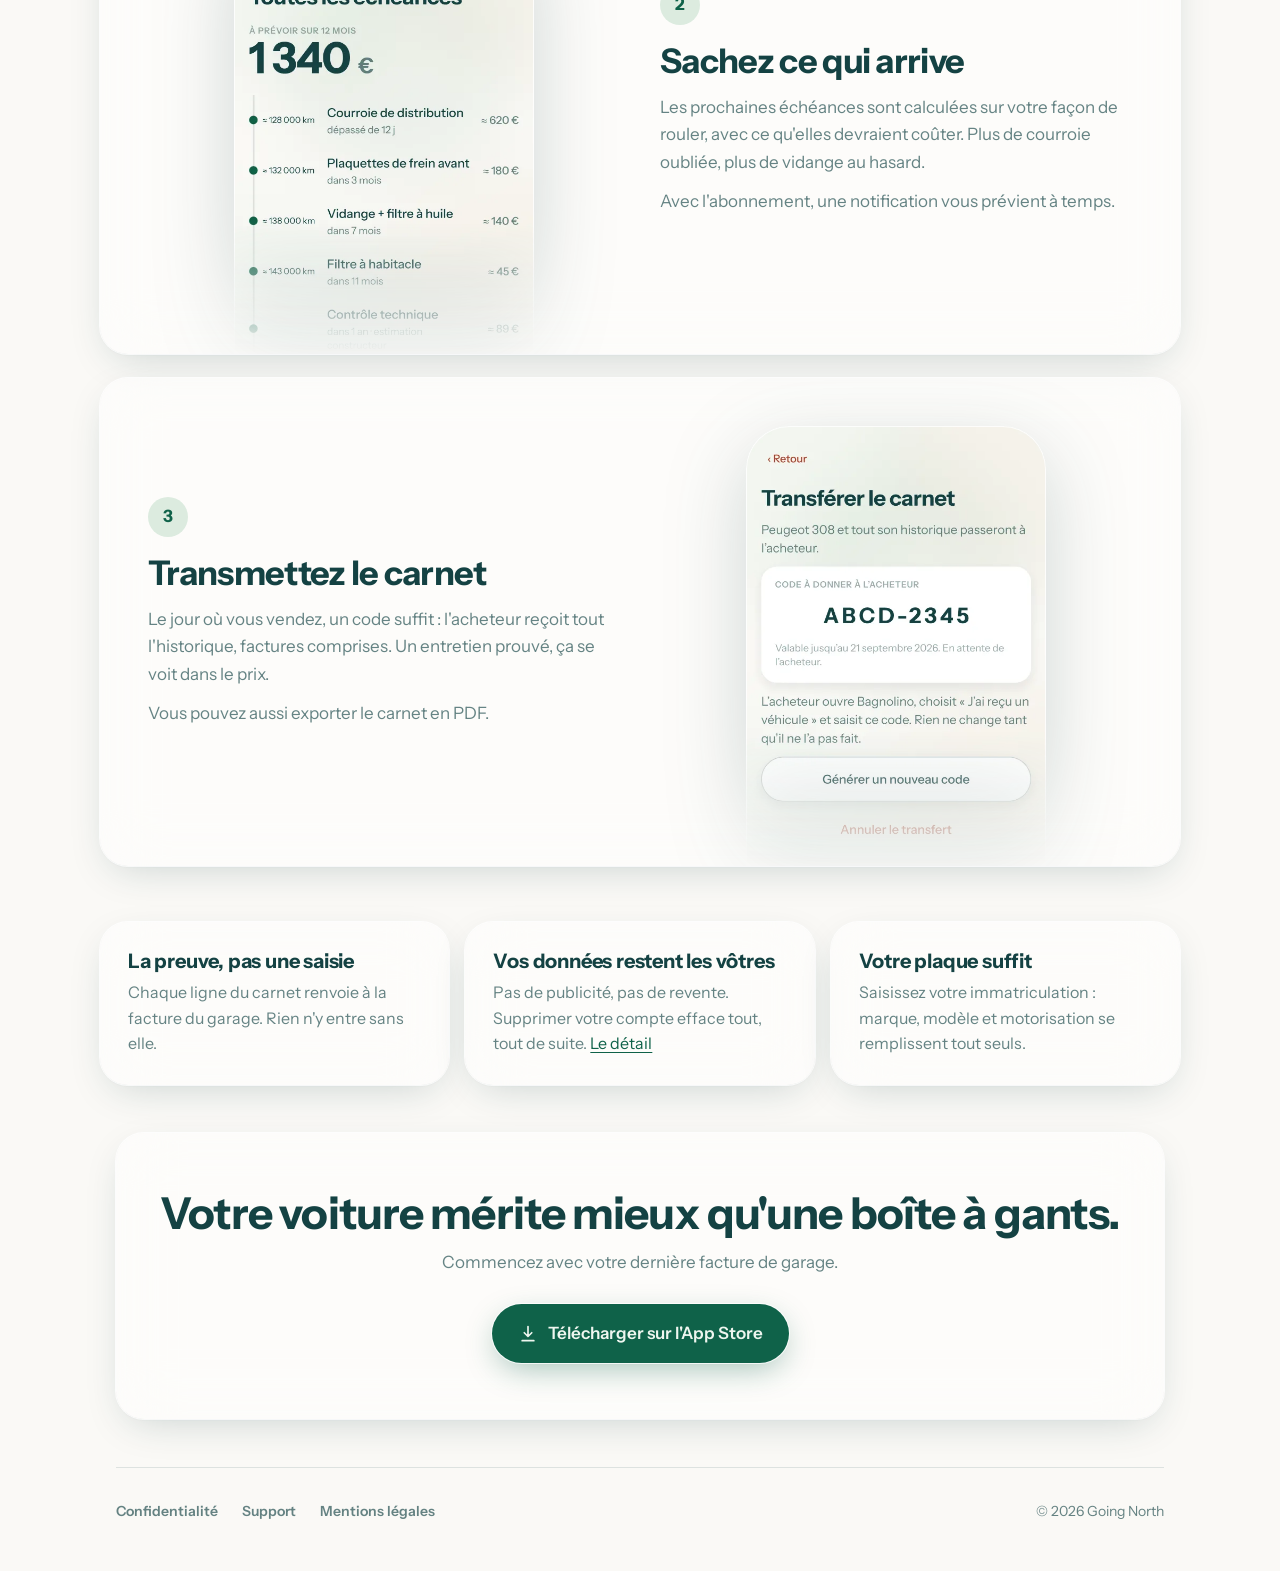
==== commit 95b62309: "Le site vouvoie : accueil et support Même registre que la fiche App Store et que l'app (ADR 0032 du " ====
--- a/index.html
+++ b/index.html
@@ -3,13 +3,13 @@
 <head>
   <meta charset="utf-8">
   <meta name="viewport" content="width=device-width, initial-scale=1">
-  <title>Bagnolino — le carnet d'entretien de ta voiture</title>
-  <meta name="description" content="Bagnolino lit tes factures de garage et tient le carnet d'entretien de ta voiture. Historique prouvé, prochaines échéances, transmission à l'acheteur.">
+  <title>Bagnolino — le carnet d'entretien de votre voiture</title>
+  <meta name="description" content="Bagnolino lit vos factures de garage et tient le carnet d'entretien de votre voiture. Historique prouvé, prochaines échéances, transmission à l'acheteur.">
   <meta name="theme-color" content="#faf9f6">
   <meta property="og:type" content="website">
   <meta property="og:url" content="https://bagnolino.fr/">
-  <meta property="og:title" content="Bagnolino — le carnet d'entretien de ta voiture">
-  <meta property="og:description" content="Photographie une facture de garage : Bagnolino tient le carnet, prévoit la suite et le transmet à l'acheteur le jour où tu vends.">
+  <meta property="og:title" content="Bagnolino — le carnet d'entretien de votre voiture">
+  <meta property="og:description" content="Photographiez une facture de garage : Bagnolino tient le carnet, prévoit la suite et le transmet à l'acheteur le jour où vous vendez.">
   <meta property="og:image" content="https://bagnolino.fr/img/og.jpg">
   <meta name="twitter:card" content="summary_large_image">
   <link rel="icon" href="/favicon.svg" type="image/svg+xml">
@@ -32,10 +32,9 @@
     <section class="hero large">
       <div class="accroche">
         <p class="surtitre">Carnet d'entretien · iPhone</p>
-        <h1>Le carnet d'entretien de ta voiture, tenu par tes factures.</h1>
-        <p class="chapo">Photographie une facture de garage : Bagnolino la lit, range chaque opération dans le carnet, prévoit la prochaine échéance, et transmet tout l'historique à l'acheteur le jour où tu vends.</p>
-        <!-- Remplacer id0000000000 par l'Apple ID de l'app (App Store Connect → Informations sur l'app). -->
-        <a class="bouton" href="https://apps.apple.com/fr/app/bagnolino/id0000000000">
+        <h1>Le carnet d'entretien de votre voiture, tenu par vos factures.</h1>
+        <p class="chapo">Photographiez une facture de garage : Bagnolino la lit, range chaque opération dans le carnet, prévoit la prochaine échéance, et transmet tout l'historique à l'acheteur le jour où vous vendez.</p>
+        <a class="bouton" href="https://apps.apple.com/fr/app/bagnolino/id6799707396">
           <svg viewBox="0 0 24 24" fill="none" stroke="currentColor" stroke-width="2" stroke-linecap="round" stroke-linejoin="round" aria-hidden="true"><path d="M12 3v12m0 0-4.5-4.5M12 15l4.5-4.5M5 20h14"/></svg>
           Télécharger sur l'App Store
         </a>
@@ -52,8 +51,8 @@
       <article class="etape verre">
         <div class="texte">
           <span class="numero" aria-hidden="true">1</span>
-          <h3>Photographie la facture</h3>
-          <p>Bagnolino lit la date, le kilométrage, chaque opération et son prix. Tu vérifies, tu corriges si besoin, tu enregistres.</p>
+          <h3>Photographiez la facture</h3>
+          <p>Bagnolino lit la date, le kilométrage, chaque opération et son prix. Vous vérifiez, vous corrigez si besoin, vous enregistrez.</p>
           <p>La facture originale est gardée avec l'entrée : c'est elle qui fait la preuve.</p>
         </div>
         <div class="ecran">
@@ -64,9 +63,9 @@
       <article class="etape verre">
         <div class="texte">
           <span class="numero" aria-hidden="true">2</span>
-          <h3>Sache ce qui arrive</h3>
-          <p>Les prochaines échéances sont calculées sur ta façon de rouler, avec ce qu'elles devraient coûter. Plus de courroie oubliée, plus de vidange au hasard.</p>
-          <p>Avec l'abonnement, une notification te prévient à temps.</p>
+          <h3>Sachez ce qui arrive</h3>
+          <p>Les prochaines échéances sont calculées sur votre façon de rouler, avec ce qu'elles devraient coûter. Plus de courroie oubliée, plus de vidange au hasard.</p>
+          <p>Avec l'abonnement, une notification vous prévient à temps.</p>
         </div>
         <div class="ecran">
           <img src="/img/echeances.webp" width="564" height="1044" loading="lazy" alt="La liste de toutes les échéances : 1 340 € à prévoir sur douze mois, de la courroie de distribution au liquide de refroidissement.">
@@ -76,9 +75,9 @@
       <article class="etape verre">
         <div class="texte">
           <span class="numero" aria-hidden="true">3</span>
-          <h3>Transmets le carnet</h3>
-          <p>Le jour où tu vends, un code suffit : l'acheteur reçoit tout l'historique, factures comprises. Un entretien prouvé, ça se voit dans le prix.</p>
-          <p>Tu peux aussi exporter le carnet en PDF.</p>
+          <h3>Transmettez le carnet</h3>
+          <p>Le jour où vous vendez, un code suffit : l'acheteur reçoit tout l'historique, factures comprises. Un entretien prouvé, ça se voit dans le prix.</p>
+          <p>Vous pouvez aussi exporter le carnet en PDF.</p>
         </div>
         <div class="ecran">
           <img src="/img/transfert.webp" width="564" height="1044" loading="lazy" alt="L'écran de transfert du carnet : un code à donner à l'acheteur, valable quelques jours.">
@@ -92,20 +91,20 @@
         <p>Chaque ligne du carnet renvoie à la facture du garage. Rien n'y entre sans elle.</p>
       </div>
       <div class="verre">
-        <h3>Tes données restent les tiennes</h3>
-        <p>Pas de publicité, pas de revente. Supprimer ton compte efface tout, tout de suite. <a href="/confidentialite/">Le détail</a></p>
+        <h3>Vos données restent les vôtres</h3>
+        <p>Pas de publicité, pas de revente. Supprimer votre compte efface tout, tout de suite. <a href="/confidentialite/">Le détail</a></p>
       </div>
       <div class="verre">
-        <h3>Ta plaque suffit</h3>
-        <p>Saisis ton immatriculation : marque, modèle et motorisation se remplissent tout seuls.</p>
+        <h3>Votre plaque suffit</h3>
+        <p>Saisissez votre immatriculation : marque, modèle et motorisation se remplissent tout seuls.</p>
       </div>
     </section>
 
     <section class="large">
       <div class="final verre">
-        <h2>Ta voiture mérite mieux qu'une boîte à gants.</h2>
-        <p>Commence avec ta dernière facture de garage.</p>
-        <a class="bouton" href="https://apps.apple.com/fr/app/bagnolino/id0000000000">
+        <h2>Votre voiture mérite mieux qu'une boîte à gants.</h2>
+        <p>Commencez avec votre dernière facture de garage.</p>
+        <a class="bouton" href="https://apps.apple.com/fr/app/bagnolino/id6799707396">
           <svg viewBox="0 0 24 24" fill="none" stroke="currentColor" stroke-width="2" stroke-linecap="round" stroke-linejoin="round" aria-hidden="true"><path d="M12 3v12m0 0-4.5-4.5M12 15l4.5-4.5M5 20h14"/></svg>
           Télécharger sur l'App Store
         </a>
--- a/style.css
+++ b/style.css
@@ -66,7 +66,7 @@
   border-radius: 999px;
 }
 .marque { display: flex; align-items: center; gap: 10px; color: inherit; text-decoration: none; font-weight: 700; font-size: 19px; letter-spacing: -.01em; }
-.marque i { width: 12px; height: 12px; border-radius: 50%; background: var(--brand); box-shadow: 0 0 0 4px var(--brand-soft); margin: 0 4px 0 6px; }
+.marque i { width: 22px; height: 22px; background: url(/img/marque.svg) center / contain no-repeat; }
 .entete nav { margin-left: auto; display: flex; gap: 4px; align-items: center; }
 .entete nav a { color: var(--text-2); text-decoration: none; font-size: 15px; font-weight: 600; padding: 8px 12px; border-radius: 999px; }
 .entete nav a:hover, .entete nav a[aria-current] { color: var(--text); background: #ffffff99; }
